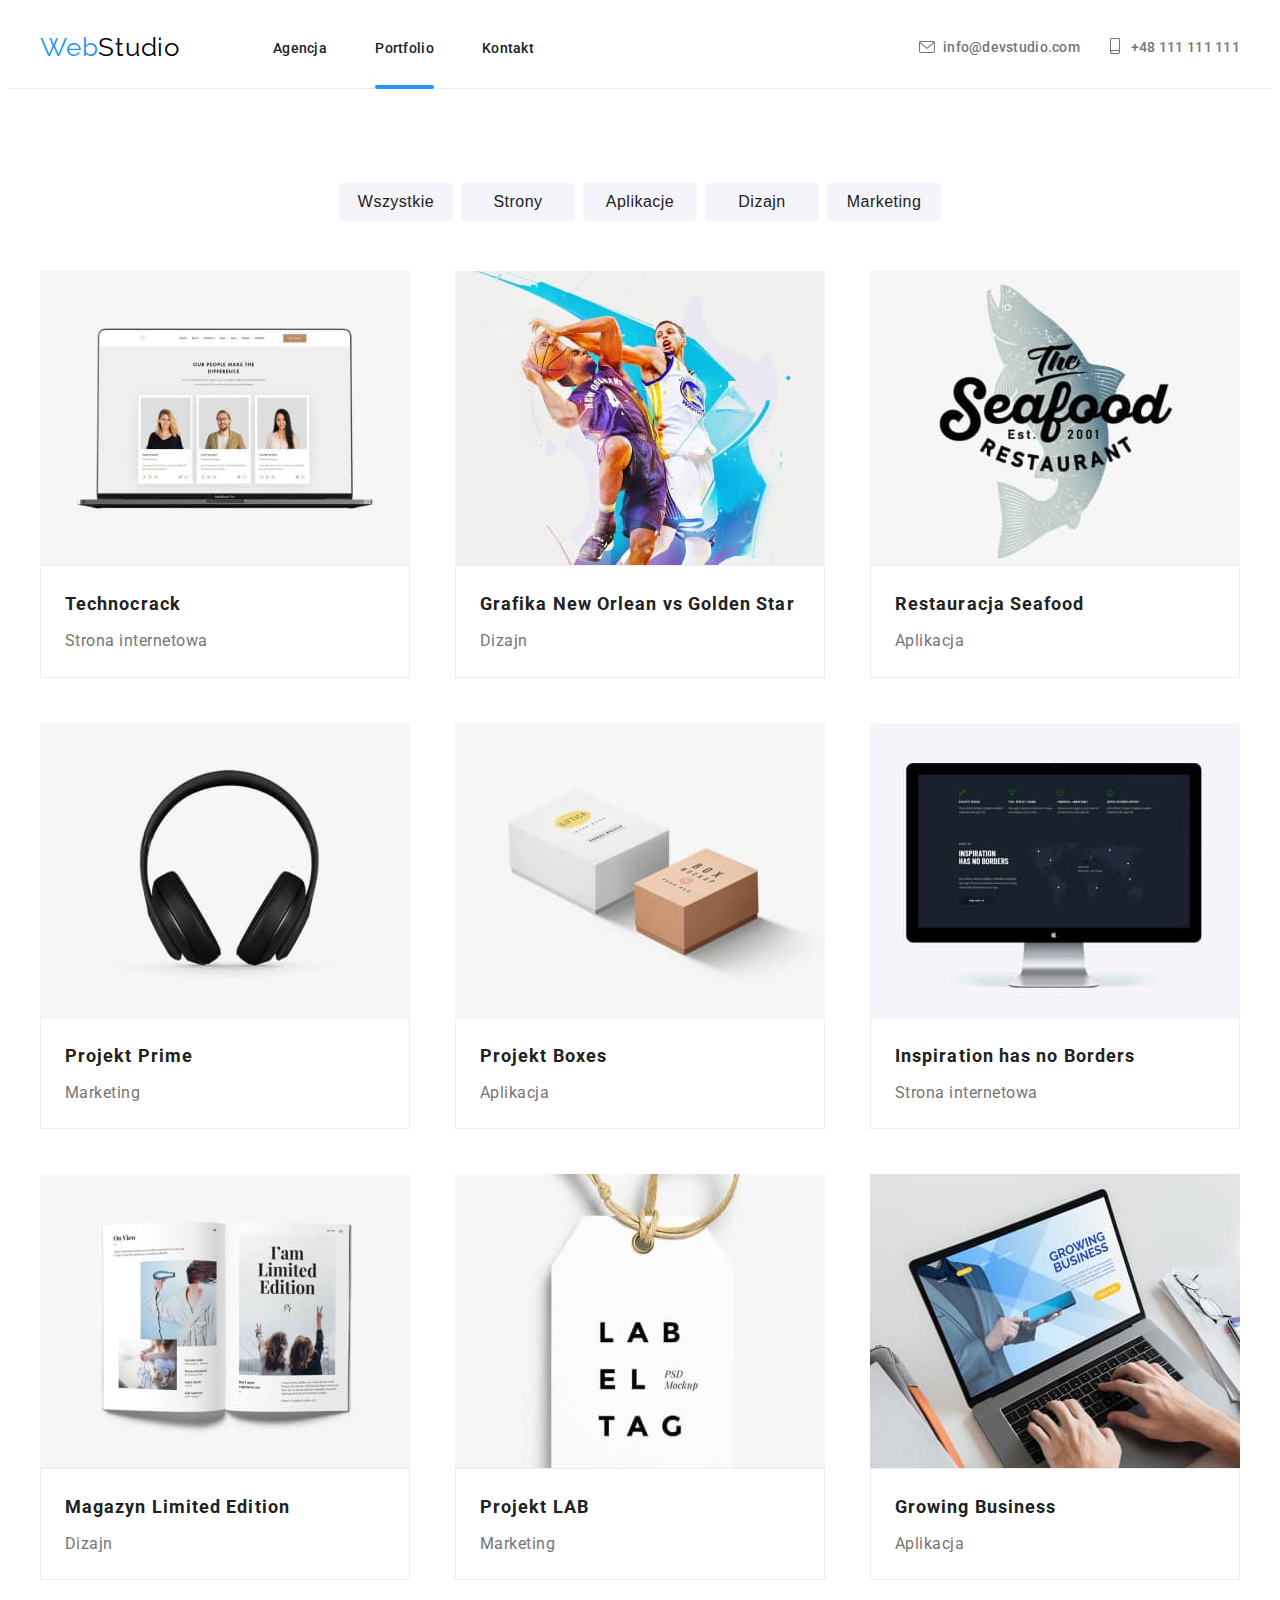
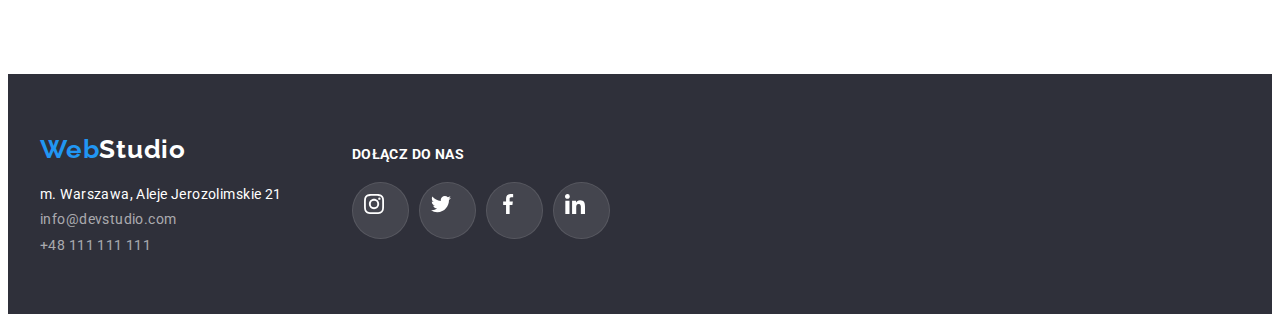
==== portfolio.html @ 93ed906c "Initial commit" ====
<!DOCTYPE html>
<html lang="en">
  <head>
    <meta charset="UTF-8" />
    <meta http-equiv="X-UA-Compatible" content="IE=edge" />
    <meta name="viewport" content="width=device-width, initial-scale=1.0" />
    <title>Portfolio</title>
    <link rel="preconnect" href="https://fonts.googleapis.com" />
    <link rel="preconnect" href="https://fonts.gstatic.com" crossorigin />
    <link
      href="https://fonts.googleapis.com/css2?family=Raleway:wght@700&family=Roboto:wght@400;500;700;900&display=swap"
      rel="stylesheet"
    />
    <link
      rel="stylesheet"
      href="https://cdnjs.cloudflare.com/ajax/libs/modern-normalize/1.1.0/modern-normalize.min.css"
      integrity="sha512-wpPYUAdjBVSE4KJnH1VR1HeZfpl1ub8YT/NKx4PuQ5NmX2tKuGu6U/JRp5y+Y8XG2tV+wKQpNHVUX03MfMFn9Q=="
      crossorigin="anonymous"
      referrerpolicy="no-referrer"
    />
    <link href="css/styles.css" rel="stylesheet" />
  </head>
  <body>
    <header class="top">
      <div class="container top-container">
        <a class="top-logo" href="index.html"
          ><span class="logo-blue">Web</span>Studio</a
        >
        <nav class="nav">
          <menu class="nav-list">
            <li><a class="nav-item" href="index.html" lang="pl">Agencja</a></li>
            <li>
              <a class="nav-item underline" href="portfolio.html" lang="pl"
                >Portfolio</a
              >
            </li>
            <li>
              <a class="nav-item" href="kontakt.html" lang="pl">Kontakt</a>
            </li>
          </menu>
        </nav>
        <ul class="top-contact-list">
          <li class="envelope-plus-contakt">
            <a href="mailto:info@devstudio.com"
              ><svg class="envelope-smartphon" width="16" height="12">
                <use href="images/icons.svg#icon-envelope"></use></svg></a
            ><a class="top-contact-item" href="mailto:info@devstudio.com"
              >info@devstudio.com</a
            >
          </li>
          <li class="smartphon-plus-contakt">
            <a href="tel:+48111111111"
              ><svg class="envelope-smartphon" width="10" height="16">
                <use href="images/icons.svg#icon-smartphone"></use></svg></a
            ><a class="top-contact-item" href="tel:+48111111111"
              >+48 111 111 111</a
            >
          </li>
        </ul>
      </div>
    </header>
    <main>
      <section class="section">
        <div class="container">
          <ul class="button-list">
            <li>
              <button class="button-item" type="button" lang="pl">
                Wszystkie
              </button>
            </li>
            <li>
              <button class="button-item" type="button" lang="pl">
                Strony
              </button>
            </li>
            <li>
              <button class="button-item" type="button" lang="pl">
                Aplikacje
              </button>
            </li>
            <li>
              <button class="button-item" type="button" lang="pl">
                Dizajn
              </button>
            </li>
            <li>
              <button class="button-item" type="button">Marketing</button>
            </li>
          </ul>
          <ul class="presentations-list">
            <li class="prestentation-item">
              <div class="prsentation-picture-container">
                <img
                  class="picture"
                  src="images/portfoliopicture1.jpg"
                  alt="The headphones"
                  width="370"
                  height="294"
                />
                <p class="presentation-description">
                  Technocrack jest popularną platformą wykorzystywaną do
                  rozpowszechniania koronawirusa. Firmy wykorzystują tę
                  platformę do celów szpiegowskich i ataków na niezabezpieczone
                  serwery konkurencji
                </p>
              </div>
              <div class="bordered">
                <h4 class="title-portfoliopicture">Technocrack</h4>
                <p class="description-portfoliopicture" lang="pl">
                  Strona internetowa
                </p>
              </div>
            </li>
            <li class="prestentation-item">
              <div class="prsentation-picture-container">
                <img
                  class="picture"
                  src="images/portfoliopicture2.jpg"
                  alt="The headphones"
                  width="370"
                  height="294"
                />
                <p class="presentation-description">
                  Technocrack jest popularną platformą wykorzystywaną do
                  rozpowszechniania koronawirusa. Firmy wykorzystują tę
                  platformę do celów szpiegowskich i ataków na niezabezpieczone
                  serwery konkurencji
                </p>
              </div>
              <div class="bordered">
                <h4 class="title-portfoliopicture" lang="pl">
                  Grafika New Orlean vs Golden Star
                </h4>
                <p class="description-portfoliopicture" lang="pl">Dizajn</p>
              </div>
            </li>
            <li class="prestentation-item">
              <div class="prsentation-picture-container">
                <img
                  class="picture"
                  src="images/portfoliopicture3.jpg"
                  alt="The headphones"
                  width="370"
                  height="294"
                />
                <p class="presentation-description">
                  Technocrack jest popularną platformą wykorzystywaną do
                  rozpowszechniania koronawirusa. Firmy wykorzystują tę
                  platformę do celów szpiegowskich i ataków na niezabezpieczone
                  serwery konkurencji
                </p>
              </div>
              <div class="bordered">
                <h4 class="title-portfoliopicture" lang="pl">
                  Restauracja Seafood
                </h4>
                <p class="description-portfoliopicture" lang="pl">Aplikacja</p>
              </div>
            </li>
            <li class="prestentation-item">
              <div class="prsentation-picture-container">
                <img
                  class="picture"
                  src="images/portfoliopicture4.jpg"
                  alt="The headphones"
                  width="370"
                  height="294"
                />
                <p class="presentation-description">
                  Technocrack jest popularną platformą wykorzystywaną do
                  rozpowszechniania koronawirusa. Firmy wykorzystują tę
                  platformę do celów szpiegowskich i ataków na niezabezpieczone
                  serwery konkurencji
                </p>
              </div>
              <div class="bordered">
                <h4 class="title-portfoliopicture" lang="pl">Projekt Prime</h4>
                <p class="description-portfoliopicture">Marketing</p>
              </div>
            </li>
            <li class="prestentation-item">
              <div class="prsentation-picture-container">
                <img
                  class="picture"
                  src="images/portfoliopicture5.jpg"
                  alt="Two boxes"
                  width="370"
                  height="294"
                />
                <p class="presentation-description">
                  Technocrack jest popularną platformą wykorzystywaną do
                  rozpowszechniania koronawirusa. Firmy wykorzystują tę
                  platformę do celów szpiegowskich i ataków na niezabezpieczone
                  serwery konkurencji
                </p>
              </div>
              <div class="bordered">
                <h4 class="title-portfoliopicture" lang="pl">Projekt Boxes</h4>
                <p class="description-portfoliopicture" lang="pl">Aplikacja</p>
              </div>
            </li>
            <li class="prestentation-item">
              <div class="prsentation-picture-container">
                <img
                  class="picture"
                  src="images/portfoliopicture6.jpg"
                  alt="A monitor presenting a webside"
                  width="370"
                  height="294"
                />
                <p class="presentation-description">
                  Technocrack jest popularną platformą wykorzystywaną do
                  rozpowszechniania koronawirusa. Firmy wykorzystują tę
                  platformę do celów szpiegowskich i ataków na niezabezpieczone
                  serwery konkurencji
                </p>
              </div>
              <div class="bordered">
                <h4 class="title-portfoliopicture">
                  Inspiration has no Borders
                </h4>
                <p class="description-portfoliopicture" lang="pl">
                  Strona internetowa
                </p>
              </div>
            </li>
            <li class="prestentation-item">
              <div class="prsentation-picture-container">
                <img
                  class="picture"
                  src="images/portfoliopicture7.jpg"
                  alt="Open colorful magazine"
                  width="370"
                  height="294"
                />
                <p class="presentation-description">
                  Technocrack jest popularną platformą wykorzystywaną do
                  rozpowszechniania koronawirusa. Firmy wykorzystują tę
                  platformę do celów szpiegowskich i ataków na niezabezpieczone
                  serwery konkurencji
                </p>
              </div>
              <div class="bordered">
                <h4 class="title-portfoliopicture">Magazyn Limited Edition</h4>
                <p class="description-portfoliopicture" lang="pl">Dizajn</p>
              </div>
            </li>
            <li class="prestentation-item">
              <div class="prsentation-picture-container">
                <img
                  class="picture"
                  src="images/portfoliopicture8.jpg"
                  alt="Printed label LABELTAG"
                  width="370"
                  height="294"
                />
                <p class="presentation-description">
                  Technocrack jest popularną platformą wykorzystywaną do
                  rozpowszechniania koronawirusa. Firmy wykorzystują tę
                  platformę do celów szpiegowskich i ataków na niezabezpieczone
                  serwery konkurencji
                </p>
              </div>
              <div class="bordered">
                <h4 class="title-portfoliopicture" lang="pl">Projekt LAB</h4>
                <p class="description-portfoliopicture">Marketing</p>
              </div>
            </li>
            <li class="prestentation-item">
              <div class="prsentation-picture-container">
                <img
                  class="picture"
                  src="images/portfoliopicture9.jpg"
                  alt="A work on a laptop"
                  width="370"
                  height="294"
                />
                <p class="presentation-description">
                  Technocrack jest popularną platformą wykorzystywaną do
                  rozpowszechniania koronawirusa. Firmy wykorzystują tę
                  platformę do celów szpiegowskich i ataków na niezabezpieczone
                  serwery konkurencji
                </p>
              </div>
              <div class="bordered">
                <h4 class="title-portfoliopicture">Growing Business</h4>
                <p class="description-portfoliopicture" lang="pl">Aplikacja</p>
              </div>
            </li>
          </ul>
        </div>
      </section>
    </main>
    <footer class="bottom">
      <div class="bottom-container container">
        <div class="bottom-contacts-container">
          <h3 class="bottom-logo" lang="pl">
            <span class="logo-blue">Web</span>Studio
          </h3>
          <address class="bottom-adress" lang="pl">
            m. Warszawa, Aleje Jerozolimskie 21
          </address>
          <ul class="bottom-contact-list">
            <li>
              <a class="bottom-contact-item" href="mailto:info@devstudio.com"
                >info@devstudio.com</a
              >
            </li>
            <li>
              <a class="bottom-contact-item" href="tel:+48111111111"
                >+48 111 111 111</a
              >
            </li>
          </ul>
        </div>
        <div>
          <p class="coment">Dołącz do nas</p>
          <ul class="bottom-icons-list">
            <li class="bottom-icon-item">
              <svg class="icon-bottom" width="20" height="20">
                <use href="images/icons.svg#icon-instagram2"></use>
              </svg>
            </li>
            <li class="bottom-icon-item">
              <svg class="icon-bottom" width="20" height="20">
                <use href="images/icons.svg#icon-twitter1"></use>
              </svg>
            </li>
            <li class="bottom-icon-item">
              <svg class="icon-bottom" width="20" height="20">
                <use href="images/icons.svg#icon-facebook1"></use>
              </svg>
            </li>
            <li class="bottom-icon-item">
              <svg class="icon-bottom" width="20" height="20">
                <use href="images/icons.svg#icon-linkedin1"></use>
              </svg>
            </li>
          </ul>
        </div>
      </div>
    </footer>
  </body>
</html>
---- css/styles.css ----
body {
  font-family: 'Roboto', sans-serif;
  color: #212121;
}
.container {
  width: 1200px;
  margin: 0 auto;
}
.top {
  padding-top: 24px;
  padding-bottom: 25px;
  border-bottom: 1px solid #ececec;
}
.top-container {
  display: flex;
  align-items: center;
}
.top-logo {
  font-family: 'Raleway', sans-serif;
  font-size: 26px;
  color: #000000;
  letter-spacing: 0.03em;
  line-height: 1.2;
  text-decoration-line: none;
  margin-top: 0;
  margin-bottom: 0;
  margin-right: 93px;
}
.logo-blue {
  color: #2196f3;
}
.nav-list {
  list-style: none;
  margin-top: 0;
  margin-bottom: 0;
  padding: 0;
  display: flex;
  width: 261px;
  justify-content: space-between;
}
.nav-item {
  text-decoration-line: none;
  color: #212121;
  font-weight: 500;
  font-size: 14px;
  letter-spacing: 0.02em;
  line-height: 1.2;
  transition: color 250ms cubic-bezier(0.4, 0, 0.2, 1);
}
.nav-item:hover,
.nav-item:focus {
  color: #2196f3;
}
.underline {
  position: relative;
}
.underline::after {
  position: absolute;
  content: '';
  top: 45px;
  left: 0;
  width: 100%;
  height: 4px;
  border-radius: 4px;
  background-color: rgba(33, 150, 243, 1);
}
.top-contact-list {
  list-style: none;
  margin-top: 0;
  margin-bottom: 0;
  padding: 0;
  display: flex;
  width: 321px;
  justify-content: space-between;
  margin-left: auto;
  align-items: center;
}
.envelope-plus-contakt {
  display: flex;
  width: 161px;
  justify-content: space-between;
  align-items: center;
}
.smartphon-plus-contakt {
  display: flex;
  width: 130px;
  justify-content: space-between;
  align-items: center;
}
.top-contact-item {
  text-decoration-line: none;
  color: #757575;
  font-weight: 500;
  font-size: 14px;
  letter-spacing: 0.02em;
  line-height: 1.1;
  transition: color 250ms cubic-bezier(0.4, 0, 0.2, 1);
}
.envelope-smartphon {
  fill: #757575;
  transition: fill 250ms cubic-bezier(0.4, 0, 0.2, 1);
}
.envelope-plus-contakt:hover .top-contact-item,
.envelope-plus-contakt:focus .top-contact-item {
  color: #2196f3;
}
.envelope-plus-contakt:hover .envelope-smartphon,
.envelope-plus-contakt:focus .envelope-smartphon {
  fill: #2196f3;
}
.smartphon-plus-contakt:hover .top-contact-item,
.smartphon-plus-contakt:focus .top-contact-item {
  color: #2196f3;
}
.smartphon-plus-contakt:hover .envelope-smartphon,
.smartphon-plus-contakt:focus .envelope-smartphon {
  fill: #2196f3;
}
.mainpage-title {
  text-align: center;
  padding-top: 200px;
  padding-bottom: 200px;
  max-width: 1600px;
  margin: 0 auto;
  background-image: linear-gradient(
      rgba(47, 48, 58, 0.4),
      rgba(47, 48, 58, 0.4)
    ),
    url(../images/officepicture.jpg);
}
.main-title {
  font-weight: 900;
  font-size: 44px;
  letter-spacing: 0.06em;
  line-height: 1.4;
  color: #ffffff;
  margin-top: 0;
  margin-bottom: 30;
}
.mainpage-button {
  font-weight: 700;
  font-size: 16px;
  letter-spacing: 0.06em;
  color: #ffffff;
  background-color: #2196f3;
  cursor: pointer;
  border: none;
  box-shadow: 0px 4px 4px rgba(0, 0, 0, 0.15);
  border-radius: 4px;
  width: 200px;
  height: 50px;
  text-align: center;
  transition: background-color 250ms cubic-bezier(0.4, 0, 0.2, 1),
    color 250ms cubic-bezier(0.4, 0, 0.2, 1);
}
.mainpage-button:hover,
.mainpage-button:focus {
  background-color: #f5f4fa;
  color: #212121;
}
.section {
  padding-top: 94px;
  padding-bottom: 94px;
}
.logos-office-list {
  list-style: none;
  margin-top: 0;
  margin-bottom: 30px;
  padding: 0;
  display: flex;
  gap: 40px;
}
.logo-office-item {
  width: 270px;
  height: 120px;
  border: 1px solid #f5f4fa;
  border-radius: 4px;
  padding-left: 100px;
  padding-top: 25px;
  background: #f5f4fa;
}
.descriptions-list {
  list-style: none;
  margin-top: 0;
  margin-bottom: 0;
  padding: 0;
  display: flex;
  gap: 40px;
}
.description-title {
  font-size: 14px;
  letter-spacing: 0.03em;
  line-height: 1.1;
  margin-top: 0;
  margin-bottom: 10px;
}
.deskription {
  font-size: 14px;
  letter-spacing: 0.03em;
  line-height: 1.7;
  color: #757575;
  margin-top: 0;
  margin-bottom: 0;
}
.occupation-title {
  font-size: 36px;
  letter-spacing: 0.03em;
  text-align: center;
  line-height: 1.2;
  margin-top: 94px;
  margin-bottom: 50;
}
.occupation-list {
  list-style: none;
  margin-top: 0;
  margin-bottom: 0;
  padding: 0;
  display: flex;
  gap: 45px;
}
.occupation-picture-container {
  position: relative;
}
.picture {
  display: block;
}
.occupation-picture-title {
  position: absolute;
  top: 224px;
  margin: 0;
  font-size: 14px;
  line-height: 1.14;
  text-align: center;
  letter-spacing: 0.03em;
  text-transform: uppercase;
  color: #ffffff;
  width: 100%;
  padding-top: 27px;
  height: 70px;
  background-color: rgba(47, 48, 58, 0.8);
}
.team {
  background-color: #f5f4fa;
}
.team-title {
  font-size: 36px;
  letter-spacing: 0.03em;
  text-align: center;
  line-height: 1.2;
  margin-top: 0;
  margin-bottom: 50;
}
.team-list {
  list-style: none;
  margin-top: 0;
  margin-bottom: 0;
  padding: 0;
  display: flex;
  gap: 40px;
}
.team-item {
  background-color: #ffffff;
  margin: 0;
  box-shadow: 0px 1px 3px rgba(0, 0, 0, 0.12), 0px 1px 1px rgba(0, 0, 0, 0.14),
    0px 2px 1px rgba(0, 0, 0, 0.2);
  border-radius: 0px 0px 4px 4px;
  padding-bottom: 30px;
}
.team-name {
  font-weight: 500;
  font-size: 16px;
  letter-spacing: 0.03em;
  line-height: 1.2;
  margin-top: 30px;
  margin-bottom: 0px;
  text-align: center;
}
.team-position {
  font-size: 16px;
  letter-spacing: 0.03em;
  line-height: 1.2;
  color: #757575;
  margin-top: 10px;
  margin-bottom: 16px;
  text-align: center;
}
.teamcard-icons-list {
  list-style: none;
  margin-top: 0;
  margin-bottom: 0;
  padding: 0;
  display: flex;
  justify-content: space-evenly;
}
.teamcard-icon-item {
  width: 44px;
  height: 44px;
  border: 1px solid transparent;
  border-radius: 50%;
  background-color: transparent;
  cursor: pointer;
  padding-left: 11px;
  padding-top: 11px;
  transition: background-color 250ms cubic-bezier(0.4, 0, 0.2, 1),
    border 250ms cubic-bezier(0.4, 0, 0.2, 1);
}
.teamcard-icon-item:hover .icon-teamcard,
.teamcard-icon-item:focus .icon-teamcard {
  fill: #ffffff;
}
.icon-teamcard {
  fill: #afb1b8;
  transition: fill 250ms cubic-bezier(0.4, 0, 0.2, 1);
}
.teamcard-icon-item:hover,
.teamcard-icon-item:focus {
  border: 1px solid #2196f3;
  background-color: #2196f3;
}
.client-title {
  font-size: 36px;
  letter-spacing: 0.03em;
  text-align: center;
  line-height: 1.2;
  margin-top: 0;
  margin-bottom: 50;
}
.logos-client-list {
  list-style: none;
  margin-top: 0;
  margin-bottom: 0;
  padding: 0;
  display: flex;
  gap: 36px;
}
.logo-client-item {
  width: 170px;
  height: 92px;
  border: 1px solid #afb1b8;
  border-radius: 4px;
  cursor: pointer;
  padding-left: 32px;
  padding-top: 17.71px;
  transition: border 250ms cubic-bezier(0.4, 0, 0.2, 1);
}
.logo-client {
  fill: #afb1b8;
  transition: fill 250ms cubic-bezier(0.4, 0, 0.2, 1);
}
.logo-client-item:hover .logo-client,
.logo-client-item:focus .logo-client {
  fill: #2196f3;
}
.logo-client-item:hover,
.logo-client-item:focus {
  border: 1px solid #2196f3;
}
.bottom {
  background: #2f303a;
  padding-top: 60px;
  padding-bottom: 60px;
}
.bottom-container {
  display: flex;
}
.bottom-contacts-container {
  margin-right: 70px;
}
.bottom-logo {
  font-family: 'Raleway', sans-serif;
  font-size: 26px;
  color: #ffffff;
  letter-spacing: 0.03em;
  line-height: 1.2;
  margin-top: 0;
  margin-bottom: 0;
}
.bottom-adress {
  font-style: normal;
  font-weight: 400;
  font-size: 14px;
  color: #ffffff;
  letter-spacing: 0.03em;
  line-height: 1.2;
  margin-top: 20px;
  margin-bottom: 0;
}
.bottom-contact-list {
  list-style: none;
  margin-top: 0px;
  margin-bottom: 0;
  padding: 0;
}
.bottom-contact-item {
  text-decoration-line: none;
  color: rgba(255, 255, 255, 0.6);
  font-size: 14px;
  letter-spacing: 0.03em;
  line-height: 1.2;
  display: block;
  margin-top: 9px;
  transition: color 250ms cubic-bezier(0.4, 0, 0.2, 1);
}
.bottom-contact-item:hover,
.bottom.contact-item:focus {
  color: #2196f3;
}
.coment {
  font-weight: 700;
  font-size: 14px;
  line-height: 16px;
  letter-spacing: 0.03em;
  text-transform: uppercase;
  color: #ffffff;
  margin-bottom: 20px;
  margin-top: 12px;
}
.bottom-icons-list {
  list-style: none;
  margin-top: 0;
  margin-bottom: 0;
  padding: 0;
  display: flex;
  gap: 10px;
}
.bottom-icon-item {
  width: 44px;
  height: 44px;
  border: 1px solid rgba(255, 255, 255, 0.1);
  border-radius: 50%;
  background-color: rgba(255, 255, 255, 0.1);
  cursor: pointer;
  padding-left: 11px;
  padding-top: 11px;
  transition: background-color 250ms cubic-bezier(0.4, 0, 0.2, 1),
    border 250ms cubic-bezier(0.4, 0, 0.2, 1);
}
.bottom-icon-item:hover,
.bottom-icon-item:focus {
  border: 1px solid #2196f3;
  background-color: #2196f3;
}
.icon-bottom {
  fill: #ffffff;
}
.backdrop {
  position: fixed;
  top: 0;
  left: 0;
  right: 0;
  bottom: 0;
  background-color: rgba(0, 0, 0, 0.2);
  cursor: not-allowed;
  display: flex;
  visibility: visible;
  opacity: 1;
  transform: scale(1);
  transition-property: visibility, opacity, transform;
  transition-duration: 250ms;
  transition-timing-function: cubic-bezier(0.4, 0, 0.2, 1);
}
.is-hidden {
  visibility: hidden;
  opacity: 0;
  pointer-events: none;
  transform: scale(0);
}
.modal {
  width: 528px;
  height: 581px;
  background-color: #ffffff;
  text-align: right;
  cursor: auto;
  margin: auto;
}
.buton-modal {
  border-radius: 50%;
  width: 30px;
  height: 30px;
  border: 1px solid rgba(0, 0, 0, 0.1);
  background-color: #ffffff;
  cursor: pointer;
}
.button-list {
  list-style: none;
  margin-top: 0;
  margin-bottom: 50px;
  padding: 0;
  display: flex;
  justify-content: center;
  gap: 8px;
}
.button-item {
  font-weight: 500;
  font-size: 16px;
  letter-spacing: 0.03em;
  color: #212121;
  background-color: #f5f4fa;
  cursor: pointer;
  border: none;
  border-radius: 4px;
  width: 114px;
  height: 38px;
  transition: background-color 250ms cubic-bezier(0.4, 0, 0.2, 1),
    color 250ms cubic-bezier(0.4, 0, 0.2, 1),
    box-shadow 250ms cubic-bezier(0.4, 0, 0.2, 1);
}
.button-item:hover,
.button-item:focus {
  background-color: #2196f3;
  color: #ffffff;
  box-shadow: 0px 3px 1px rgba(0, 0, 0, 0.1), 0px 1px 2px rgba(0, 0, 0, 0.08),
    0px 2px 2px rgba(0, 0, 0, 0.12);
}
.presentations-list {
  list-style: none;
  margin-top: 0;
  margin-bottom: 0;
  padding: 0;
  display: flex;
  flex-wrap: wrap;
  gap: 45px;
}
.prestentation-item {
  margin: 0;
  cursor: pointer;
  transition: box-shadow 250ms cubic-bezier(0.4, 0, 0.2, 1);
}
.prestentation-item:hover,
.prestentation-item:focus {
  box-shadow: 0px 1px 1px rgba(0, 0, 0, 0.12), 0px 4px 4px rgba(0, 0, 0, 0.06),
    1px 4px 6px rgba(0, 0, 0, 0.16);
}
.prsentation-picture-container {
  width: 370;
  height: 294;
  position: relative;
  overflow: hidden;
}
.presentation-description {
  margin: 0;
  position: absolute;
  width: 100%;
  height: 100%;
  font-size: 18px;
  line-height: 1.5;
  background-color: rgba(33, 150, 243, 0.9);

  letter-spacing: 0.03em;

  color: #ffffff;
  top: 0;
  left: 0;
  padding-top: 49px;
  padding-left: 24px;
  padding-right: 45px;
  transform: translateY(100%);
  transition: transform 250ms cubic-bezier(0.4, 0, 0.2, 1);
}
.prestentation-item:hover .presentation-description,
.prestentation-item:focus .presentation-description {
  transform: translateY(0);
}
.bordered {
  border: 1px solid #eeeeee;
}
.title-portfoliopicture {
  font-size: 18px;
  line-height: 2;
  letter-spacing: 0.06em;
  margin-top: 20px;
  margin-bottom: 0;
  margin-left: 24px;
}
.description-portfoliopicture {
  font-size: 16px;
  line-height: 1.9;
  letter-spacing: 0.03em;
  color: #757575;
  margin-top: 4px;
  margin-bottom: 20px;
  margin-left: 24px;
}
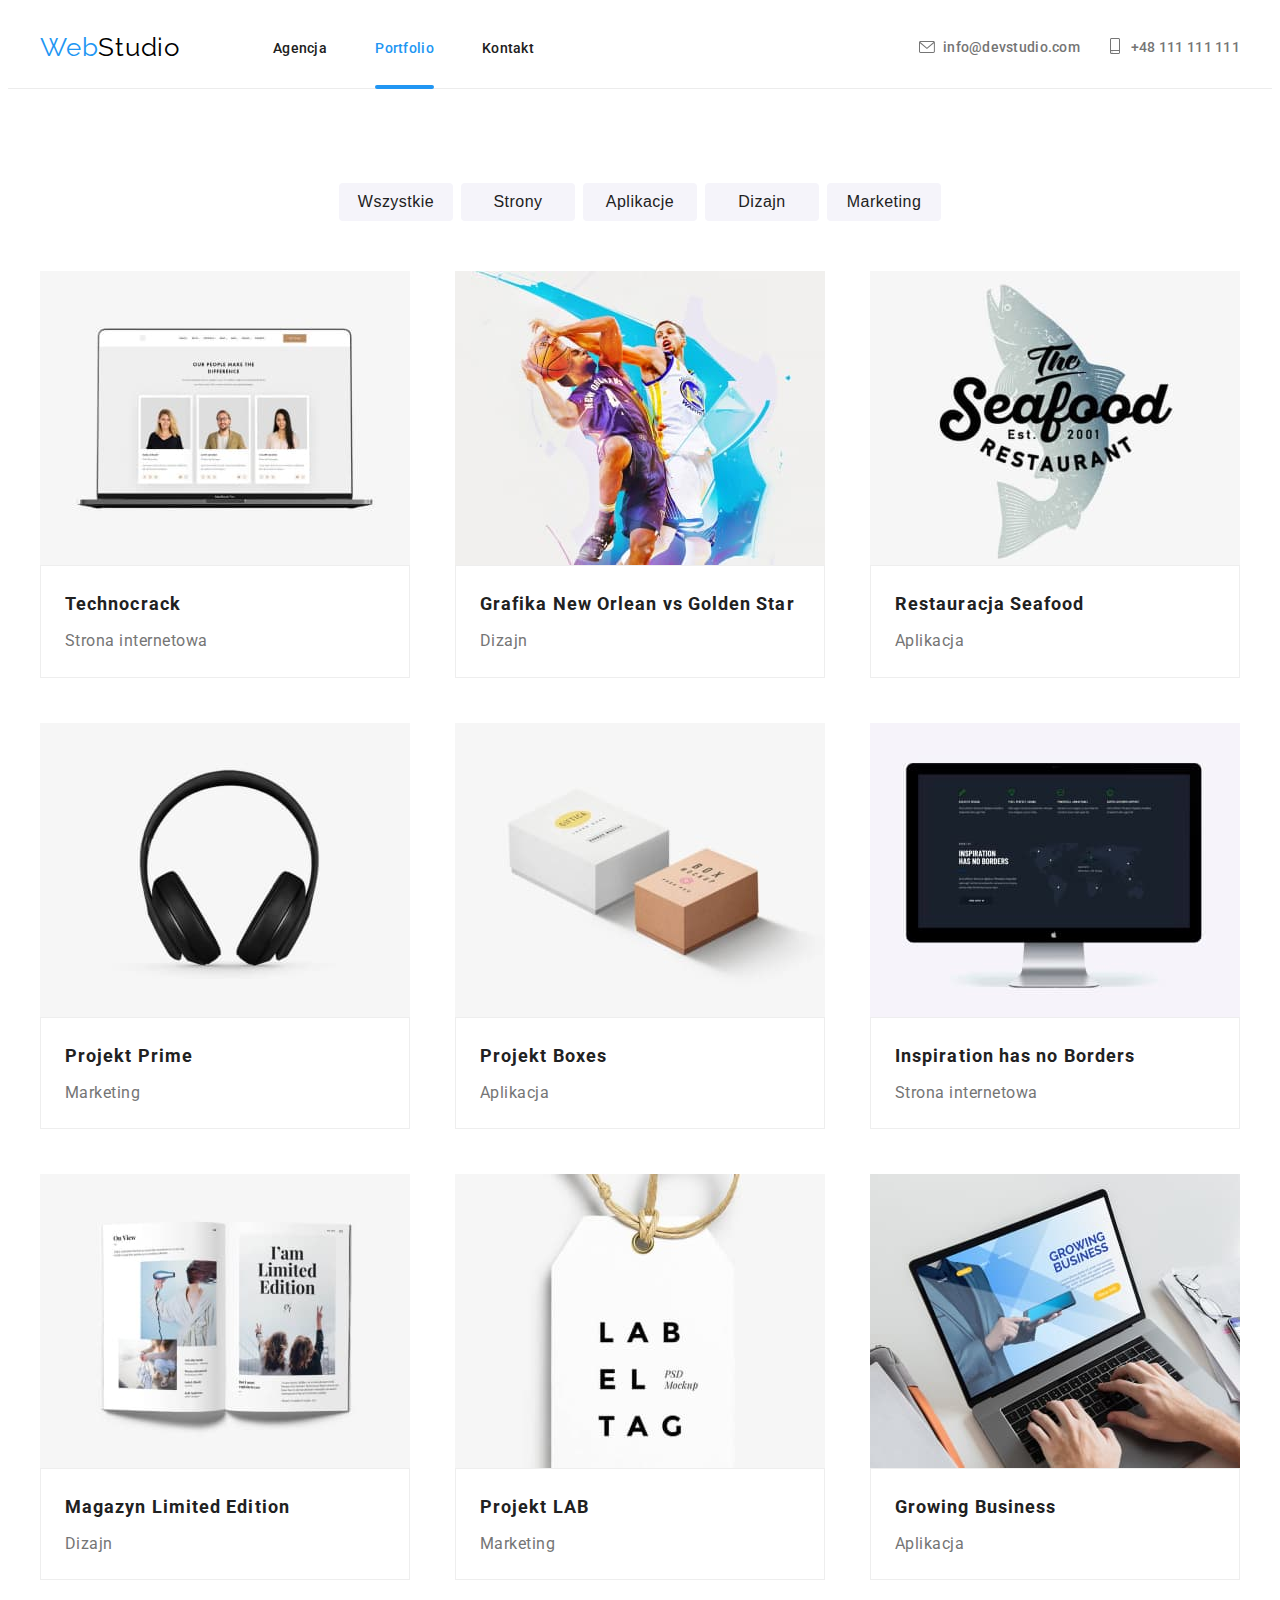
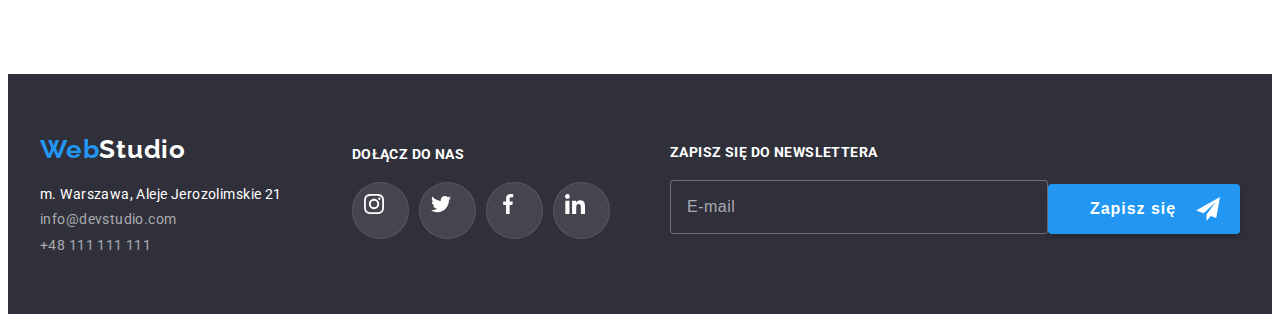
==== commit f706285b: "finish" ====
--- a/portfolio.html
+++ b/portfolio.html
@@ -338,6 +338,20 @@
             </li>
           </ul>
         </div>
+        <form class="newsletter">
+          <label class="newsletter-label" for="mail" lang="pl"
+            >Zapisz się do newslettera
+            <input
+              class="newsletter-input"
+              type="email"
+              name="email"
+              id="mail"
+              placeholder="E-mail"
+          /></label>
+          <button type="submit" class="newsletter-button" lang="pl">
+            Zapisz się
+          </button>
+        </form>
       </div>
     </footer>
   </body>
--- a/css/styles.css
+++ b/css/styles.css
@@ -53,6 +53,7 @@
 }
 .underline {
   position: relative;
+  color: #2196f3;
 }
 .underline::after {
   position: absolute;
@@ -443,6 +444,85 @@
 .icon-bottom {
   fill: #ffffff;
 }
+.newsletter {
+  display: flex;
+  margin-left: auto;
+  justify-content: space-between;
+  align-items: flex-end;
+  width: 570px;
+  padding-bottom: 20px;
+}
+.newsletter-label {
+  font-weight: 700;
+  font-size: 14px;
+  line-height: 1.15;
+  letter-spacing: 0.03em;
+  text-transform: uppercase;
+  color: #ffffff;
+  transition: color 250ms cubic-bezier(0.4, 0, 0.2, 1);
+}
+.newsletter-input {
+  display: block;
+  width: 358px;
+  height: 50px;
+  border: 1px solid rgba(255, 255, 255, 0.3);
+  border-radius: 4px;
+  margin-top: 20px;
+  background-color: #2f303a;
+  padding-left: 16px;
+  font-size: 16px;
+  line-height: 1.25;
+  letter-spacing: 0.03em;
+  color: white;
+  transition: border 250ms cubic-bezier(0.4, 0, 0.2, 1);
+}
+.newsletter-label:focus-within {
+  color: #2196f3;
+}
+.newsletter-input:focus-within {
+  border: 1px solid #2196f3;
+}
+.newsletter-input::placeholder {
+  font-size: 16px;
+  line-height: 1.25;
+  letter-spacing: 0.03em;
+  color: rgba(255, 255, 255, 0.6);
+}
+.newsletter-button {
+  position: relative;
+  font-weight: 700;
+  font-size: 16px;
+  line-height: 1.9;
+  letter-spacing: 0.06em;
+  color: #ffffff;
+  background-color: #2196f3;
+  cursor: pointer;
+  border: none;
+  box-shadow: 0px 4px 4px rgba(0, 0, 0, 0.15);
+  border-radius: 4px;
+  width: 200px;
+  height: 50px;
+  text-align: left;
+  padding-left: 42px;
+}
+.newsletter-button:hover,
+.newsletter-button:focus {
+  background-color: #f5f4fa;
+  color: #212121;
+}
+.newsletter-button::after {
+  width: 24px;
+  content: '';
+  height: 24px;
+  position: absolute;
+  top: 13px;
+  left: 148px;
+  background-image: url("data:image/svg+xml,%3Csvg width='24' height='24' viewBox='0 0 24 24' fill='none' xmlns='http://www.w3.org/2000/svg'%3E%3Cpath id='icon send' d='M24 0L0 13.5L7.66994 16.3407L19.5 5.25002L10.5017 17.3896L10.509 17.3923L10.5 17.3896V24.0001L14.8013 18.982L20.2501 21.0001L24 0Z' fill='white'/%3E%3C/svg%3E");
+  transition: background-image 250ms cubic-bezier(0.4, 0, 0.2, 1);
+}
+.newsletter-button:hover::after {
+  background-image: url("data:image/svg+xml,%3Csvg width='24' height='24' viewBox='0 0 24 24' fill='none' xmlns='http://www.w3.org/2000/svg'%3E%3Cpath id='icon send' d='M24 0L0 13.5L7.66994 16.3407L19.5 5.25002L10.5017 17.3896L10.509 17.3923L10.5 17.3896V24.0001L14.8013 18.982L20.2501 21.0001L24 0Z' fill='black'/%3E%3C/svg%3E");
+}
 .backdrop {
   position: fixed;
   top: 0;
@@ -466,20 +546,195 @@
   transform: scale(0);
 }
 .modal {
+  position: relative;
   width: 528px;
   height: 581px;
+  text-align: center;
   background-color: #ffffff;
-  text-align: right;
   cursor: auto;
   margin: auto;
 }
 .buton-modal {
+  position: absolute;
+  top: 0;
+  right: 0;
   border-radius: 50%;
   width: 30px;
   height: 30px;
   border: 1px solid rgba(0, 0, 0, 0.1);
   background-color: #ffffff;
   cursor: pointer;
+}
+.order-title {
+  font-size: 20px;
+  line-height: 1.15;
+  letter-spacing: 0.03em;
+  margin-top: 40px;
+  margin-bottom: 12px;
+  color: #212121;
+}
+.name {
+  position: relative;
+  width: 448px;
+  margin: 0 auto;
+}
+.name::after {
+  position: absolute;
+  content: '';
+  width: 18px;
+  height: 18px;
+  top: 29px;
+  left: 12px;
+  background-image: url("data:image/svg+xml,%3Csvg width='18' height='18' viewBox='0 0 18 18' fill='none' xmlns='http://www.w3.org/2000/svg'%3E%3Cg id='person-black-18dp 1' clip-path='url(%23clip0_4082_869)'%3E%3Cpath id='Vector' d='M9 9C10.6575 9 12 7.6575 12 6C12 4.3425 10.6575 3 9 3C7.3425 3 6 4.3425 6 6C6 7.6575 7.3425 9 9 9ZM9 10.5C6.9975 10.5 3 11.505 3 13.5V14.25C3 14.6625 3.3375 15 3.75 15H14.25C14.6625 15 15 14.6625 15 14.25V13.5C15 11.505 11.0025 10.5 9 10.5Z' fill='%23212121'/%3E%3C/g%3E%3Cdefs%3E%3CclipPath id='clip0_4082_869'%3E%3Crect width='18' height='18' fill='white'/%3E%3C/clipPath%3E%3C/defs%3E%3C/svg%3E");
+  transition: background-image 250ms cubic-bezier(0.4, 0, 0.2, 1);
+}
+.name:focus-within::after {
+  background-image: url("data:image/svg+xml,%3Csvg width='18' height='18' viewBox='0 0 18 18' fill='none' xmlns='http://www.w3.org/2000/svg'%3E%3Cg id='person-black-18dp 1' clip-path='url(%23clip0_4082_869)'%3E%3Cpath id='Vector' d='M9 9C10.6575 9 12 7.6575 12 6C12 4.3425 10.6575 3 9 3C7.3425 3 6 4.3425 6 6C6 7.6575 7.3425 9 9 9ZM9 10.5C6.9975 10.5 3 11.505 3 13.5V14.25C3 14.6625 3.3375 15 3.75 15H14.25C14.6625 15 15 14.6625 15 14.25V13.5C15 11.505 11.0025 10.5 9 10.5Z' fill='%232196F3'/%3E%3C/g%3E%3Cdefs%3E%3CclipPath id='clip0_4082_869'%3E%3Crect width='18' height='18' fill='white'/%3E%3C/clipPath%3E%3C/defs%3E%3C/svg%3E");
+}
+.phone {
+  position: relative;
+  width: 448px;
+  margin: 0 auto;
+}
+.phone::after {
+  position: absolute;
+  content: '';
+  width: 18px;
+  height: 18px;
+  top: 29px;
+  left: 12px;
+  background-image: url("data:image/svg+xml,%3Csvg width='18' height='18' viewBox='0 0 18 18' fill='none' xmlns='http://www.w3.org/2000/svg'%3E%3Cg id='phone-black-18dp 1' clip-path='url(%23clip0_4082_875)'%3E%3Cpath id='Vector' d='M13.996 11.1226L12.1579 10.9127C11.7164 10.862 11.2822 11.014 10.971 11.3252L9.63945 12.6568C7.59144 11.6147 5.91251 9.94296 4.87041 7.8877L6.20922 6.54888C6.5204 6.2377 6.67237 5.80349 6.62171 5.36205L6.41185 3.53836C6.325 2.80745 5.70988 2.25745 4.97173 2.25745H3.71976C2.902 2.25745 2.22175 2.93771 2.2724 3.75547C2.65595 9.93572 7.59868 14.8712 13.7717 15.2548C14.5894 15.3054 15.2697 14.6252 15.2697 13.8074V12.5555C15.2769 11.8245 14.7269 11.2094 13.996 11.1226Z' fill='%23212121'/%3E%3C/g%3E%3Cdefs%3E%3CclipPath id='clip0_4082_875'%3E%3Crect width='18' height='18' fill='white'/%3E%3C/clipPath%3E%3C/defs%3E%3C/svg%3E");
+  transition: background-image 250ms cubic-bezier(0.4, 0, 0.2, 1);
+}
+.phone:focus-within::after {
+  background-image: url("data:image/svg+xml,%3Csvg width='18' height='18' viewBox='0 0 18 18' fill='none' xmlns='http://www.w3.org/2000/svg'%3E%3Cg id='phone-black-18dp 1' clip-path='url(%23clip0_4082_875)'%3E%3Cpath id='Vector' d='M13.996 11.1226L12.1579 10.9127C11.7164 10.862 11.2822 11.014 10.971 11.3252L9.63945 12.6568C7.59144 11.6147 5.91251 9.94296 4.87041 7.8877L6.20922 6.54888C6.5204 6.2377 6.67237 5.80349 6.62171 5.36205L6.41185 3.53836C6.325 2.80745 5.70988 2.25745 4.97173 2.25745H3.71976C2.902 2.25745 2.22175 2.93771 2.2724 3.75547C2.65595 9.93572 7.59868 14.8712 13.7717 15.2548C14.5894 15.3054 15.2697 14.6252 15.2697 13.8074V12.5555C15.2769 11.8245 14.7269 11.2094 13.996 11.1226Z' fill='%232196F3'/%3E%3C/g%3E%3Cdefs%3E%3CclipPath id='clip0_4082_875'%3E%3Crect width='18' height='18' fill='white'/%3E%3C/clipPath%3E%3C/defs%3E%3C/svg%3E");
+}
+.email {
+  position: relative;
+  width: 448px;
+  margin: 0 auto;
+}
+.email::after {
+  position: absolute;
+  content: '';
+  width: 18px;
+  height: 18px;
+  top: 29px;
+  left: 12px;
+  background-image: url("data:image/svg+xml,%3Csvg width='18' height='18' viewBox='0 0 18 18' fill='none' xmlns='http://www.w3.org/2000/svg'%3E%3Cg id='email-black-18dp 1' clip-path='url(%23clip0_4082_881)'%3E%3Cpath id='Vector' d='M15 3H3C2.175 3 1.5075 3.675 1.5075 4.5L1.5 13.5C1.5 14.325 2.175 15 3 15H15C15.825 15 16.5 14.325 16.5 13.5V4.5C16.5 3.675 15.825 3 15 3ZM14.7 6.1875L9.3975 9.5025C9.1575 9.6525 8.8425 9.6525 8.6025 9.5025L3.3 6.1875C3.1125 6.0675 3 5.865 3 5.6475C3 5.145 3.5475 4.845 3.975 5.1075L9 8.25L14.025 5.1075C14.4525 4.845 15 5.145 15 5.6475C15 5.865 14.8875 6.0675 14.7 6.1875Z' fill='%23212121'/%3E%3C/g%3E%3Cdefs%3E%3CclipPath id='clip0_4082_881'%3E%3Crect width='18' height='18' fill='white'/%3E%3C/clipPath%3E%3C/defs%3E%3C/svg%3E");
+  transition: background-image 250ms cubic-bezier(0.4, 0, 0.2, 1);
+}
+.email:focus-within::after {
+  background-image: url("data:image/svg+xml,%3Csvg width='18' height='18' viewBox='0 0 18 18' fill='none' xmlns='http://www.w3.org/2000/svg'%3E%3Cg id='email-black-18dp 1' clip-path='url(%23clip0_4082_881)'%3E%3Cpath id='Vector' d='M15 3H3C2.175 3 1.5075 3.675 1.5075 4.5L1.5 13.5C1.5 14.325 2.175 15 3 15H15C15.825 15 16.5 14.325 16.5 13.5V4.5C16.5 3.675 15.825 3 15 3ZM14.7 6.1875L9.3975 9.5025C9.1575 9.6525 8.8425 9.6525 8.6025 9.5025L3.3 6.1875C3.1125 6.0675 3 5.865 3 5.6475C3 5.145 3.5475 4.845 3.975 5.1075L9 8.25L14.025 5.1075C14.4525 4.845 15 5.145 15 5.6475C15 5.865 14.8875 6.0675 14.7 6.1875Z' fill='%232196F3'/%3E%3C/g%3E%3Cdefs%3E%3CclipPath id='clip0_4082_881'%3E%3Crect width='18' height='18' fill='white'/%3E%3C/clipPath%3E%3C/defs%3E%3C/svg%3E");
+}
+.order-label {
+  display: flex;
+  flex-direction: column;
+  text-align: left;
+  font-size: 12px;
+  line-height: 1.5;
+  letter-spacing: 0.01em;
+  color: #757575;
+  margin-bottom: 10px;
+}
+.order-input {
+  border: 1px solid rgba(33, 33, 33, 0.2);
+  border-radius: 4px;
+  padding-bottom: 5px;
+  padding-left: 42px;
+  padding-top: 12px;
+  font-size: 16px;
+  line-height: 1;
+}
+.order-input:focus-within {
+  border: 1px solid #2196f3;
+}
+.order-label-comment {
+  display: flex;
+  flex-direction: column;
+  text-align: left;
+  font-size: 12px;
+  line-height: 1.5;
+  letter-spacing: 0.01em;
+  color: #757575;
+  margin-bottom: 10px;
+  width: 448px;
+  margin: 0 auto;
+}
+.order-textarea {
+  border: 1px solid rgba(33, 33, 33, 0.2);
+  border-radius: 4px;
+  height: 120px;
+  padding-left: 16px;
+  padding-top: 12px;
+  font-size: 16px;
+  line-height: 1.2;
+}
+.order-textarea::placeholder {
+  font-size: 12px;
+  line-height: 1.5;
+  letter-spacing: 0.01em;
+  color: rgba(117, 117, 117, 0.5);
+}
+.acceptance-label {
+  font-size: 14px;
+  line-height: 2;
+  letter-spacing: 0.03em;
+  color: #757575;
+  margin-bottom: 30px;
+  margin-top: 20px;
+  display: flex;
+  align-items: center;
+  justify-content: center;
+}
+.acceptance-label a {
+  color: #2196f3;
+}
+.acceptance-input {
+  width: 16px;
+  height: 15px;
+  border: 2.5px solid #212121;
+  margin-right: 8px;
+  border-radius: 4px;
+  transition: border 250ms cubic-bezier(0.4, 0, 0.2, 1);
+}
+.acceptance-input:hover,
+.acceptance-input:hover {
+  border: 4px solid #212121;
+}
+.acceptance-input:checked {
+  background-image: url("data:image/svg+xml,%3Csvg width='16' height='15' viewBox='0 0 16 15' fill='none' xmlns='http://www.w3.org/2000/svg'%3E%3Cg id='icon check'%3E%3Crect id='Rectangle 11' width='16' height='15' rx='2' fill='%232196F3'/%3E%3Cpath id='Vector' d='M3.95703 7.75166L3.88825 7.68604L3.81923 7.75141L2.93123 8.59258L2.85486 8.66492L2.93097 8.73753L6.42671 12.0724L6.49574 12.1382L6.56476 12.0724L14.069 4.91352L14.1449 4.84116L14.069 4.76881L13.1873 3.92764L13.1183 3.86183L13.0493 3.92761L6.49577 10.1735L3.95703 7.75166Z' fill='white' stroke='white' stroke-width='0.2'/%3E%3C/g%3E%3C/svg%3E");
+  border: 0 solid #212121;
+}
+.hidden {
+  -moz-appearance: none;
+  -webkit-appearance: none;
+  appearance: none;
+}
+.order-button {
+  display: block;
+  margin: 0 auto;
+  font-weight: 700;
+  font-size: 16px;
+  line-height: 1.9;
+  letter-spacing: 0.06em;
+  color: #ffffff;
+  background-color: #2196f3;
+  cursor: pointer;
+  border: none;
+  box-shadow: 0px 4px 4px rgba(0, 0, 0, 0.15);
+  border-radius: 4px;
+  width: 200px;
+  height: 50px;
+  text-align: center;
+  transition: background-color 250ms cubic-bezier(0.4, 0, 0.2, 1),
+    color 250ms cubic-bezier(0.4, 0, 0.2, 1);
+  margin-top: 20px;
+}
+.order-button:hover,
+.order-button:focus {
+  background-color: #f5f4fa;
+  color: #212121;
 }
 .button-list {
   list-style: none;
